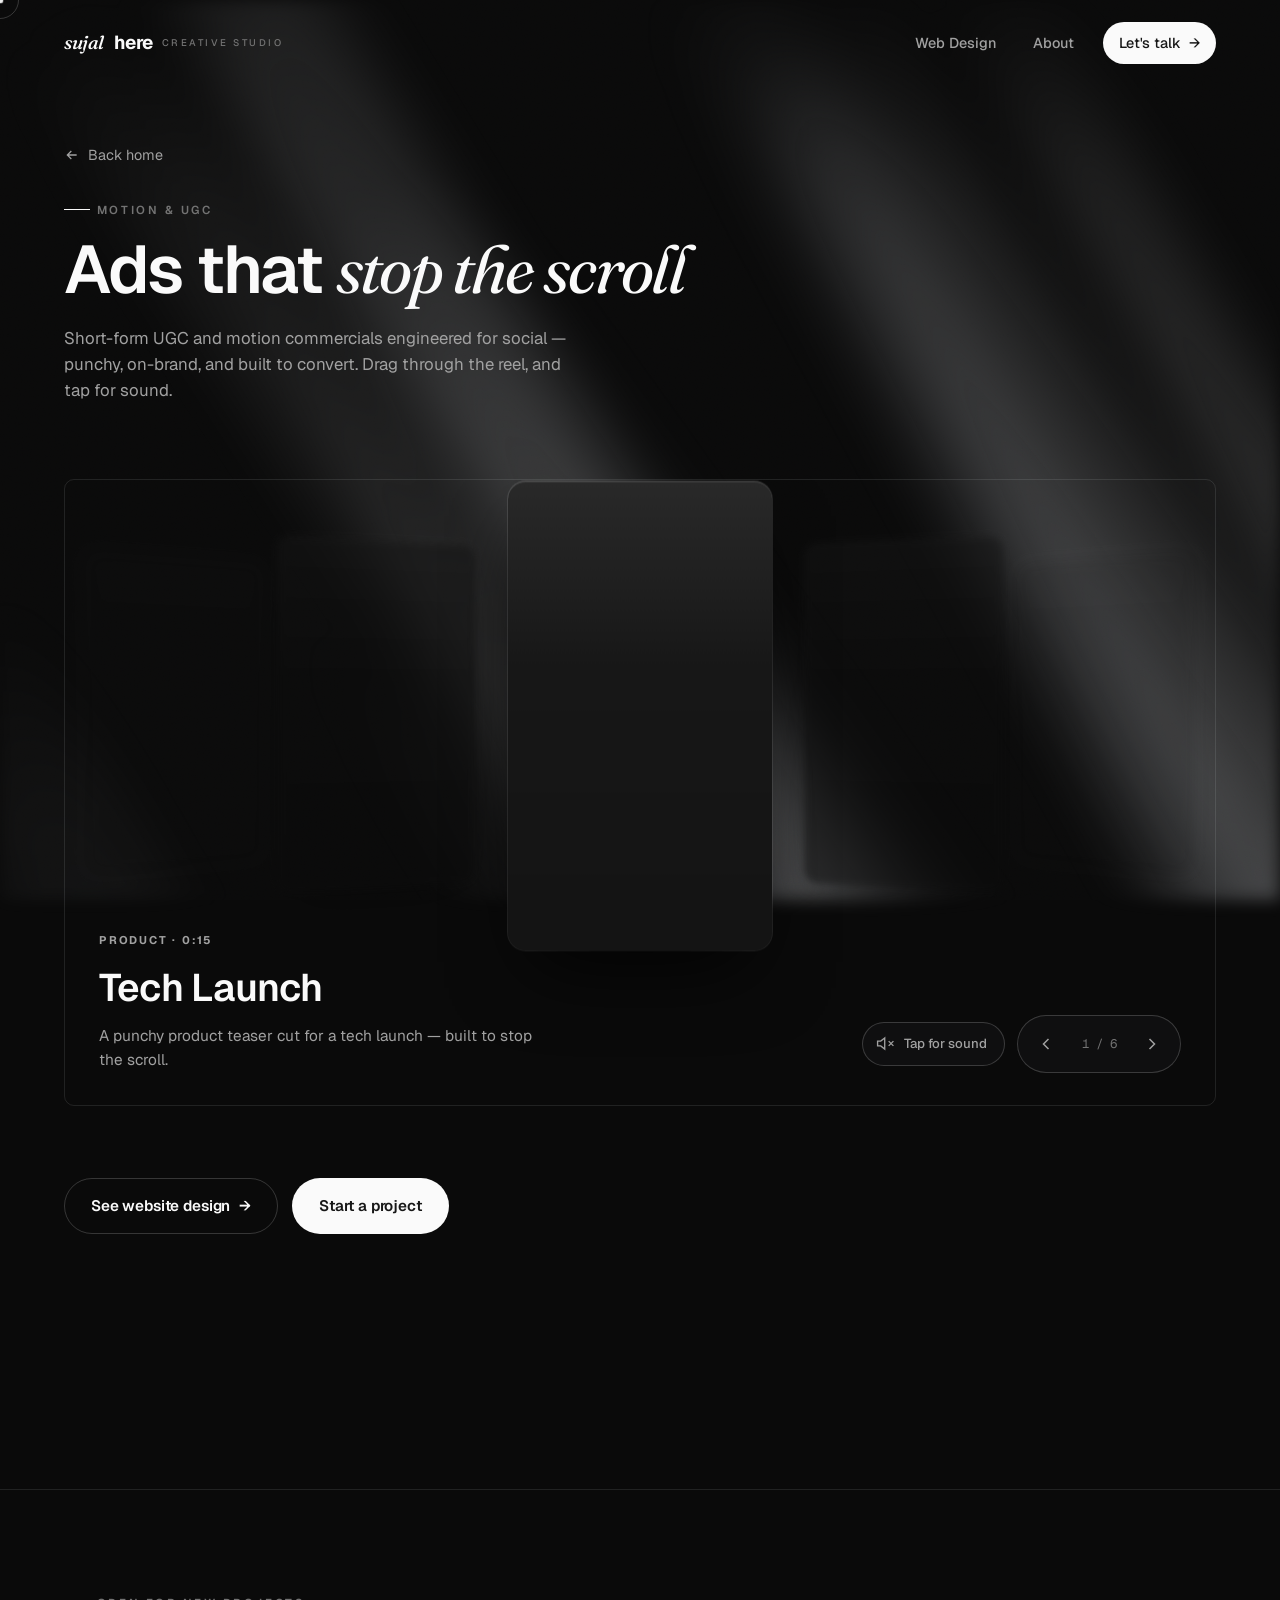
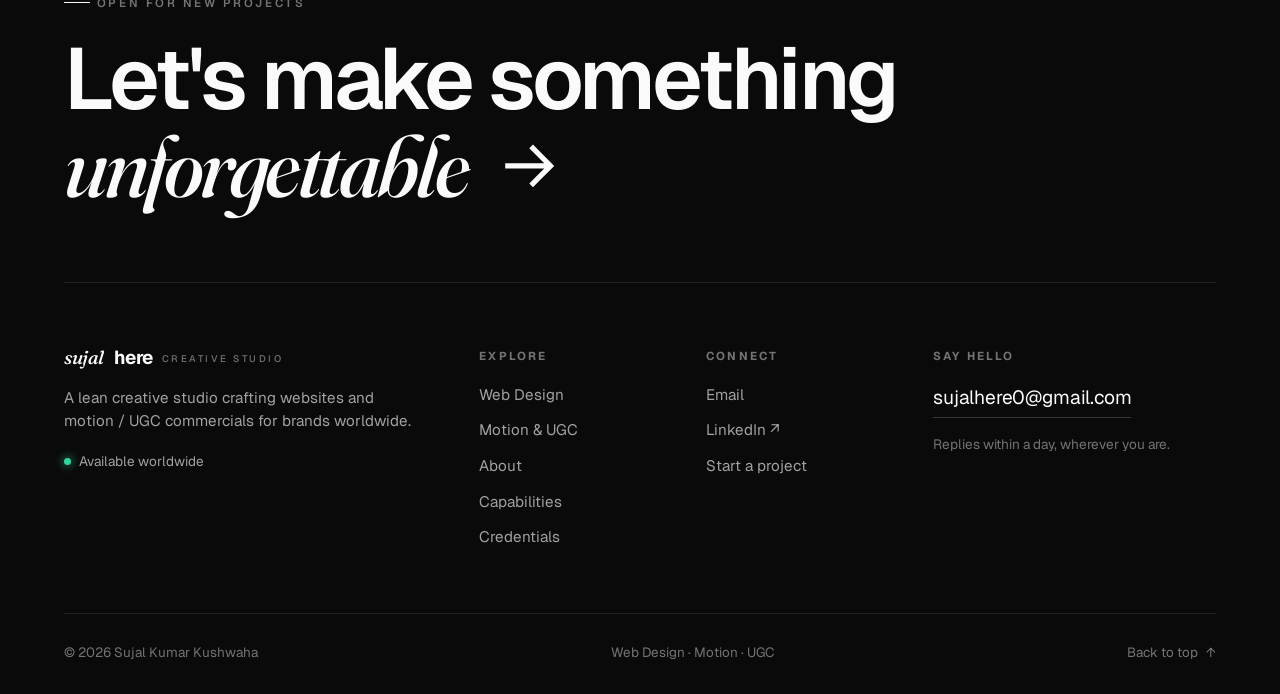
==== motion.html @ 95801456 "Initial commit" ====
<!DOCTYPE html>
<html lang="en">
<head>
<meta charset="UTF-8" />
<meta name="viewport" content="width=device-width, initial-scale=1.0" />
<title>Motion &amp; UGC — sujalhere Creative Studio</title>
<meta name="description" content="Motion & UGC work by sujalhere — short-form UGC and motion commercials engineered for social and built to sell." />
<meta property="og:title" content="Motion & UGC — sujalhere" />
<meta property="og:description" content="Ads that stop the scroll." />
<meta property="og:type" content="website" />

<link rel="preconnect" href="https://fonts.googleapis.com" />
<link rel="preconnect" href="https://fonts.gstatic.com" crossorigin />
<link href="https://fonts.googleapis.com/css2?family=Geist:wght@300;400;500;600;700&family=Geist+Mono:wght@400;500&family=Fraunces:ital,opsz,wght@1,9..144,400;1,9..144,500;1,9..144,600&display=swap" rel="stylesheet" />
<link rel="stylesheet" href="css/style.css" />
<script>
  document.documentElement.classList.add('js');
  try {
    if (!sessionStorage.getItem('introSeen') &&
        !matchMedia('(prefers-reduced-motion: reduce)').matches) {
      document.documentElement.classList.add('intro-lock');
    }
  } catch (e) {}
</script>
</head>
<body>

<div class="intro" id="intro" role="presentation">
  <div class="intro-logo">
    <div class="intro-wm" aria-label="sujalhere">
      <span class="wm-ser" data-split>sujal</span><span class="wm-bld" data-split>here</span>
    </div>
    <div class="intro-tag" data-split>Creative Studio</div>
  </div>
</div>

<canvas id="beams" aria-hidden="true"></canvas>
<div class="grain" aria-hidden="true"></div>
<div class="cursor-dot" aria-hidden="true"></div>
<div class="cursor-ring" aria-hidden="true"></div>

<!-- ============ NAV ============ -->
<header class="nav" id="nav">
  <a href="index.html" class="brand" aria-label="sujalhere — Creative Studio">
    <span class="wm-ser">sujal</span><span class="wm-bld">here</span>
    <small>Creative Studio</small>
  </a>
  <nav class="nav-links" id="navLinks">
    <a href="work.html">Web Design</a>
    <a href="index.html#about">About</a>
    <a href="mailto:sujalhere0@gmail.com" class="btn btn-primary nav-cta">Let's talk <span class="arr">→</span></a>
  </nav>
  <button class="nav-toggle" id="navToggle" aria-label="Menu"><span></span><span></span></button>
</header>

<main id="top">
<section class="pad wrap subhead">
  <a href="index.html" class="back-link" data-reveal>
    <svg width="16" height="16" viewBox="0 0 24 24" fill="none" stroke="currentColor" stroke-width="1.9"><path d="M19 12H5M11 18l-6-6 6-6"/></svg> Back home
  </a>

  <div class="section-head" data-reveal style="margin-top:22px">
    <div class="eyebrow">Motion &amp; UGC</div>
    <h2>Ads that <em>stop the scroll</em></h2>
    <p class="lead">Short-form UGC and motion commercials engineered for social — punchy, on-brand, and built to convert. Drag through the reel, and tap for sound.</p>
  </div>

  <!-- FOCUS RAIL — 3D coverflow of real ad videos (self-hosted from assets/).
       Only the centre card plays at a time (handled in main.js) for performance. -->
  <div class="focusrail" id="motionRail" tabindex="0" data-reveal>
    <div class="fr-bg" aria-hidden="true"></div>

    <div class="fr-stage">
      <div class="fr-track">
        <article class="fr-card" data-title="Tech Launch" data-meta="Product · 0:15" data-desc="A punchy product teaser cut for a tech launch — built to stop the scroll.">
          <video src="assets/tech_ad.mp4" muted loop playsinline preload="metadata"></video>
        </article>
        <article class="fr-card" data-title="Perfume Film" data-meta="Beauty · 0:15" data-desc="A sensory fragrance spot with cinematic, slow-motion energy.">
          <video src="assets/perfume_ad.mp4" muted loop playsinline preload="metadata"></video>
        </article>
        <article class="fr-card" data-title="Beverage Ad" data-meta="Food &amp; Drink · 0:15" data-desc="A refreshing beverage commercial engineered for social feeds.">
          <video src="assets/drink_ad.mp4" muted loop playsinline preload="metadata"></video>
        </article>
        <article class="fr-card" data-title="Jewellery Reel" data-meta="Luxury · 0:15" data-desc="An elegant jewellery showcase with crisp macro detail.">
          <video src="assets/jwellery_ad.mp4" muted loop playsinline preload="metadata"></video>
        </article>
        <article class="fr-card" data-title="Fitness Promo" data-meta="Fitness · 0:15" data-desc="A high-energy gym promo tuned to drive sign-ups.">
          <video src="assets/gym_ad.mp4" muted loop playsinline preload="metadata"></video>
        </article>
        <article class="fr-card" data-title="Bakery Spot" data-meta="Food · 0:15" data-desc="A warm, mouth-watering bakery ad made for local reach.">
          <video src="assets/bakery_ad.mp4" muted loop playsinline preload="metadata"></video>
        </article>
      </div>
    </div>

    <div class="fr-info">
      <div class="fr-text">
        <span class="fr-meta"></span>
        <h3 class="fr-title"></h3>
        <p class="fr-desc"></p>
      </div>
      <div class="fr-actions">
        <button class="fr-sound" aria-label="Unmute" aria-pressed="false">
          <svg class="ic-muted" width="19" height="19" viewBox="0 0 24 24" fill="none" stroke="currentColor" stroke-width="1.7"><path d="M11 5 6 9H2v6h4l5 4V5z"/><path d="M22 9l-6 6M16 9l6 6"/></svg>
          <svg class="ic-sound" width="19" height="19" viewBox="0 0 24 24" fill="none" stroke="currentColor" stroke-width="1.7"><path d="M11 5 6 9H2v6h4l5 4V5z"/><path d="M15.5 8.5a5 5 0 0 1 0 7M19 5a9 9 0 0 1 0 14"/></svg>
          <span class="fr-sound-label">Tap for sound</span>
        </button>
        <div class="fr-controls">
          <button class="fr-prev" aria-label="Previous clip">
            <svg width="20" height="20" viewBox="0 0 24 24" fill="none" stroke="currentColor" stroke-width="1.8"><path d="M15 18l-6-6 6-6"/></svg>
          </button>
          <span class="fr-count">1 / 6</span>
          <button class="fr-next" aria-label="Next clip">
            <svg width="20" height="20" viewBox="0 0 24 24" fill="none" stroke="currentColor" stroke-width="1.8"><path d="M9 6l6 6-6 6"/></svg>
          </button>
        </div>
      </div>
    </div>
  </div>

  <div class="page-cross" data-reveal>
    <a href="work.html" class="btn btn-ghost">See website design <span class="arr">→</span></a>
    <a href="index.html#contact" class="btn btn-primary">Start a project</a>
  </div>
</section>
</main>

<footer class="footer">
  <div class="wrap">
    <div class="foot-cta" data-reveal>
      <div class="foot-cta-left">
        <span class="eyebrow">Open for new projects</span>
        <a href="mailto:sujalhere0@gmail.com" class="foot-big">
          Let's make something
          <span class="foot-big-row">
            <em>unforgettable</em>
            <svg class="foot-arrow" viewBox="0 0 24 24" width="0.9em" height="0.9em" fill="none" stroke="currentColor" stroke-width="1.6"><path d="M5 12h14M13 6l6 6-6 6"/></svg>
          </span>
        </a>
      </div>
    </div>

    <div class="foot-grid">
      <div class="foot-brand" data-reveal>
        <a href="index.html" class="brand" aria-label="sujalhere — Creative Studio">
          <span class="wm-ser">sujal</span><span class="wm-bld">here</span>
          <small>Creative Studio</small>
        </a>
        <p>A lean creative studio crafting websites and motion / UGC commercials for brands worldwide.</p>
        <div class="foot-status"><span class="pulse"></span> Available worldwide</div>
      </div>

      <nav class="foot-col" data-reveal data-delay="1" aria-label="Sections">
        <span class="foot-h">Explore</span>
        <a href="work.html">Web Design</a>
        <a href="motion.html">Motion &amp; UGC</a>
        <a href="index.html#about">About</a>
        <a href="index.html#skills">Capabilities</a>
        <a href="index.html#certs">Credentials</a>
      </nav>

      <nav class="foot-col" data-reveal data-delay="2" aria-label="Connect">
        <span class="foot-h">Connect</span>
        <a href="mailto:sujalhere0@gmail.com">Email</a>
        <a href="https://www.linkedin.com/in/connectwithsujal" target="_blank" rel="noopener">LinkedIn ↗</a>
        <a href="index.html#contact">Start a project</a>
      </nav>

      <div class="foot-col foot-say" data-reveal data-delay="3">
        <span class="foot-h">Say hello</span>
        <a href="mailto:sujalhere0@gmail.com" class="foot-mail">sujalhere0@gmail.com</a>
        <p>Replies within a day, wherever you are.</p>
      </div>
    </div>

    <div class="foot-bottom">
      <span>© 2026 Sujal Kumar Kushwaha</span>
      <span class="foot-made">Web Design · Motion · UGC</span>
      <a href="#top" class="to-top">Back to top <span aria-hidden="true">↑</span></a>
    </div>
  </div>
</footer>

<script src="js/beams.js"></script>
<script src="js/main.js"></script>
</body>
</html>
---- css/style.css ----
/* ============================================================
   sujalhere — Creative Studio · Portfolio
   Design system: Vercel / Geist (neutral oklch, monochrome)
   Serif italic (Fraunces) reserved for the brand wordmark.
   ============================================================ */

/* ---------- Tokens (Vercel theme, dark) ---------- */
:root {
  /* surfaces — neutral, no hue */
  --bg:        oklch(0.145 0 0);   /* #0a0a0a */
  --bg-soft:   oklch(0.165 0 0);
  --surface:   oklch(0.205 0 0);   /* card */
  --surface-2: oklch(0.245 0 0);
  --line:      oklch(1 0 0 / 0.10);
  --line-2:    oklch(1 0 0 / 0.18);

  /* ink */
  --ink:       oklch(0.985 0 0);   /* foreground, near-white */
  --ink-soft:  oklch(0.708 0 0);   /* muted-foreground */
  --ink-mute:  oklch(0.556 0 0);

  /* "accent" is monochrome in the Vercel system: pure foreground.
     Emphasis comes from the serif italic + weight, not colour. */
  --accent:    oklch(0.985 0 0);
  --accent-2:  oklch(0.708 0 0);
  --accent-ink:oklch(0.205 0 0);   /* dark text on white primary */
  --primary-hover: oklch(0.92 0 0);
  --ok:        #34d399;            /* status only (available dot) */

  /* type — Geist system, Fraunces for the wordmark */
  --display: "Geist", system-ui, -apple-system, sans-serif;
  --serif:   "Fraunces", Georgia, serif;
  --sans:    "Geist", system-ui, -apple-system, sans-serif;
  --mono:    "Geist Mono", ui-monospace, monospace;

  /* spacing / motion — wide cap + fluid gutters so content fills the screen */
  --maxw: 2000px;
  --gut: clamp(18px, 5vw, 112px);
  --ease: cubic-bezier(.22,.61,.36,1);
  --ease-out: cubic-bezier(.16,1,.3,1);
  --radius: 10px;                  /* 0.625rem — Vercel radius */
}

/* ---------- Reset ---------- */
*,*::before,*::after { box-sizing: border-box; margin: 0; padding: 0; }
html { scroll-behavior: smooth; -webkit-text-size-adjust: 100%; }
@media (prefers-reduced-motion: reduce) {
  html { scroll-behavior: auto; }
  * { animation-duration: .001ms !important; transition-duration: .001ms !important; }
}
html { background: var(--bg); }
body {
  font-family: var(--sans);
  background: transparent;
  color: var(--ink);
  line-height: 1.55;
  font-size: 16px;
  -webkit-font-smoothing: antialiased;
  text-rendering: optimizeLegibility;
  overflow-x: hidden;
}
img, video, svg { display: block; max-width: 100%; }
a { color: inherit; text-decoration: none; }
button { font: inherit; color: inherit; cursor: pointer; background: none; border: none; }
::selection { background: var(--accent); color: var(--accent-ink); }

/* global animated beams background (behind everything) */
#beams { position: fixed; inset: 0; z-index: -1; pointer-events: none; filter: blur(8px); }

/* grain + vignette overlay */
.grain {
  position: fixed; inset: 0; z-index: 1; pointer-events: none;
  opacity: .045; mix-blend-mode: overlay;
  background-image: url("data:image/svg+xml,%3Csvg xmlns='http://www.w3.org/2000/svg' width='200' height='200'%3E%3Cfilter id='n'%3E%3CfeTurbulence type='fractalNoise' baseFrequency='0.85' numOctaves='3' stitchTiles='stitch'/%3E%3C/filter%3E%3Crect width='100%25' height='100%25' filter='url(%23n)'/%3E%3C/svg%3E");
}

/* ---------- Layout ---------- */
.wrap { width: 100%; max-width: var(--maxw); margin: 0 auto; padding-inline: var(--gut); }
section { position: relative; z-index: 2; }
.eyebrow {
  font-family: var(--sans);
  font-size: .72rem; letter-spacing: .22em; text-transform: uppercase;
  color: var(--ink-mute); font-weight: 600;
  display: inline-flex; align-items: center; gap: .6em;
}
.eyebrow::before { content:""; width: 26px; height: 1px; background: var(--accent); display:inline-block; }

.section-head { margin-bottom: clamp(40px, 6vw, 76px); }
.section-head h2 {
  font-family: var(--display);
  font-weight: 600;
  font-size: clamp(2.1rem, 6vw, 4.2rem);
  letter-spacing: -.03em; line-height: .98;
  margin-top: 18px;
}
.section-head h2 em { font-family: var(--serif); font-style: italic; font-weight: 400; color: var(--accent); }
.section-head .lead { color: var(--ink-soft); max-width: 46ch; margin-top: 22px; font-size: 1.05rem; }

.pad { padding-block: clamp(80px, 12vw, 160px); }

/* ---------- Buttons ---------- */
.btn {
  display: inline-flex; align-items: center; gap: .6em;
  padding: 15px 26px; border-radius: 100px;
  font-weight: 600; font-size: .95rem; letter-spacing: -.01em;
  transition: transform .4s var(--ease-out), background .3s, color .3s, border-color .3s;
  border: 1px solid transparent; will-change: transform;
}
.btn .arr { transition: transform .4s var(--ease-out); }
.btn:hover .arr { transform: translateX(4px); }
.btn-primary { background: var(--accent); color: var(--accent-ink); }
.btn-primary:hover { background: var(--primary-hover); transform: translateY(-2px); }
.btn-ghost { border-color: var(--line-2); color: var(--ink); }
.btn-ghost:hover { border-color: var(--ink); background: rgba(255,255,255,.04); }

/* ============================================================
   NAV
   ============================================================ */
.nav {
  position: fixed; top: 0; left: 0; right: 0; z-index: 50;
  display: flex; align-items: center; justify-content: space-between;
  padding: 22px var(--gut);
  transition: padding .4s var(--ease), background .4s, border-color .4s;
  border-bottom: 1px solid transparent;
}
.nav.scrolled {
  padding-block: 14px;
  background: rgba(11,11,12,.72);
  backdrop-filter: blur(18px) saturate(140%);
  border-bottom-color: var(--line);
}
.brand { display: inline-flex; align-items: baseline; gap: 9px; letter-spacing: -.02em; font-size: 1.18rem; line-height: 1; }
/* wordmark: italic serif "sujal" + bold geist "here" */
.wm-ser { font-family: var(--serif); font-style: italic; font-weight: 500; }
.wm-bld { font-family: var(--display); font-weight: 700; letter-spacing: -.03em; margin-left: 0.05em; }
.brand small { color: var(--ink-mute); font-family: var(--display); font-weight: 500; font-size: .6rem; letter-spacing: .26em; text-transform: uppercase; align-self: center; }
.nav-links { display: flex; align-items: center; gap: 6px; }
.nav-links a {
  padding: 9px 15px; border-radius: 100px; font-size: .9rem; color: var(--ink-soft);
  font-weight: 500; transition: color .25s, background .25s;
}
.nav-links a:not(.btn):hover { color: var(--ink); background: rgba(255,255,255,.05); }
/* keep button colours on the nav CTA (out-specify .nav-links a) */
.nav-links a.btn-primary { color: var(--accent-ink); }
.nav-links a.btn-primary:hover { background: var(--primary-hover); color: var(--accent-ink); }
.nav-cta { margin-left: 8px; }
.nav-toggle { display: none; width: 44px; height: 44px; border-radius: 12px; border: 1px solid var(--line-2); }
.nav-toggle span { display:block; width: 18px; height: 1.6px; background: var(--ink); margin: 4px auto; transition: .3s; }

/* ============================================================
   HERO (minimal — editorial split + portrait)
   ============================================================ */
.hero-min { position: relative; min-height: 100svh; display: flex; flex-direction: column; padding-block: clamp(120px, 16vh, 190px) clamp(30px, 5vh, 60px); overflow: hidden; }
.mh { flex: 1 0 auto; display: flex; flex-direction: column; justify-content: center; gap: clamp(30px, 6vh, 64px); }
.mh-top { text-align: center; }

/* readable heading for SEO / screen readers; the visible words are decorative */
.sr-only { position: absolute; width: 1px; height: 1px; padding: 0; margin: -1px; overflow: hidden; clip: rect(0,0,0,0); white-space: nowrap; border: 0; }

.mh-stage { display: grid; grid-template-columns: 1fr auto 1fr; align-items: center; gap: clamp(8px, 2.5vw, 40px); }
.mh-words { font-family: var(--display); font-weight: 600; letter-spacing: -.045em; line-height: .86; font-size: clamp(2.8rem, 9vw, 8.5rem); display: flex; flex-direction: column; }
.mh-left  { text-align: right; align-items: flex-end; }
.mh-right { text-align: left;  align-items: flex-start; }
.mh-words .w { display: block; }
.mh-words .w.accent { font-family: var(--serif); font-style: italic; font-weight: 500; letter-spacing: -.01em; }

.mh-photo { position: relative; width: clamp(190px, 30vw, 350px); aspect-ratio: 4/5; display: grid; place-items: center; }
.mh-ring { position: absolute; z-index: 0; width: clamp(240px, 38vw, 460px); height: clamp(240px, 38vw, 460px); border-radius: 50%; border: 1px solid var(--line-2); background: radial-gradient(circle at 50% 38%, rgba(255,255,255,.06), transparent 68%); }
.mh-photo .ph, .mh-photo img { position: relative; z-index: 1; width: 100%; height: 100%; border-radius: 16px; }
.mh-photo img { object-fit: cover; }
.mh-photo .ph { border: 1px solid var(--line); background: linear-gradient(180deg, var(--surface), var(--bg-soft)); display: grid; place-content: center; gap: 10px; color: var(--ink-mute); text-align: center; padding: 18px; }
.mh-photo .ph svg { margin: 0 auto; opacity: .5; }
.mh-photo .ph code { font-family: var(--mono); font-size: .74rem; color: var(--ink-soft); background: rgba(255,255,255,.05); padding: 5px 10px; border-radius: 8px; }

.mh-foot { display: flex; align-items: center; justify-content: space-between; gap: 16px; color: var(--ink-soft); font-size: .85rem; }
.mh-loc { display: inline-flex; align-items: center; gap: 8px; }
.mh-loc .pulse { width: 7px; height: 7px; border-radius: 50%; background: var(--ok); box-shadow: 0 0 10px var(--ok); animation: pulse 2s infinite; }
.mh-scroll { display: inline-flex; gap: 7px; align-items: center; transition: color .25s; }
.mh-scroll:hover { color: var(--ink); }
@keyframes pulse { 0%,100%{opacity:1} 50%{opacity:.35} }

/* marquee */
.marquee { border-block: 1px solid var(--line); padding-block: 22px; margin-top: clamp(50px,7vw,90px); overflow: hidden; -webkit-mask-image: linear-gradient(90deg, transparent, #000 8%, #000 92%, transparent); mask-image: linear-gradient(90deg, transparent, #000 8%, #000 92%, transparent); }
.marquee-track { display: flex; gap: 56px; width: max-content; animation: scroll-x 26s linear infinite; }
.marquee:hover .marquee-track { animation-play-state: paused; }
.marquee-track span { font-family: var(--display); font-size: clamp(1.1rem,2vw,1.6rem); font-weight: 500; color: var(--ink-mute); letter-spacing: -.01em; display:inline-flex; align-items:center; gap: 56px; }
.marquee-track span::after { content:"✱"; color: var(--accent); font-size: .8em; }
@keyframes scroll-x { to { transform: translateX(-50%); } }

/* ============================================================
   WORK — websites
   ============================================================ */
.work-grid { display: grid; grid-template-columns: repeat(2, 1fr); gap: clamp(18px, 2.4vw, 30px); }
.proj {
  position: relative; border: 1px solid var(--line); border-radius: var(--radius);
  background: var(--surface); overflow: hidden;
  transition: border-color .4s var(--ease), transform .5s var(--ease-out);
}
.proj:hover { border-color: var(--line-2); transform: translateY(-4px); }
.proj-shot {
  aspect-ratio: 16/10; position: relative; overflow: hidden;
  background: linear-gradient(135deg, var(--surface-2), var(--bg-soft));
  display: grid; place-content: center;
}
.proj-shot .ph { color: var(--ink-mute); text-align:center; display:grid; gap:8px; font-size:.85rem; }
.proj-shot img { width:100%; height:100%; object-fit: cover; transition: transform .8s var(--ease-out); }
.proj:hover .proj-shot img { transform: scale(1.04); }
.proj-body { padding: 22px 24px 26px; display: flex; flex-direction: column; gap: 14px; }
.proj-top { display:flex; align-items:flex-start; justify-content: space-between; gap: 16px; }
.proj-top h3 { font-family: var(--display); font-size: 1.45rem; font-weight: 600; letter-spacing: -.02em; }
.proj-top .go { width: 42px; height: 42px; border-radius: 50%; border: 1px solid var(--line-2); display:grid; place-content:center; flex: none; transition: .35s var(--ease-out); }
.proj:hover .proj-top .go { background: var(--accent); border-color: var(--accent); color: var(--accent-ink); transform: rotate(-45deg); }
.proj p { color: var(--ink-soft); font-size: .96rem; }
.tags { display:flex; flex-wrap: wrap; gap: 8px; }
.tag-chip { font-size: .74rem; letter-spacing: .02em; padding: 5px 11px; border-radius: 100px; border: 1px solid var(--line-2); color: var(--ink-soft); }
.tag-chip.web { border-color: var(--line-2); color: var(--ink); }
.tag-chip.mo { border-color: var(--line-2); color: var(--ink); }

/* ============================================================
   MOTION
   ============================================================ */
.motion { background: transparent; }
.motion-note {
  display:flex; gap: 12px; align-items: flex-start;
  border: 1px dashed var(--line-2); border-radius: 14px; padding: 16px 18px;
  margin-bottom: 40px; max-width: 70ch; color: var(--ink-soft); font-size: .9rem;
}
.motion-note svg { flex: none; margin-top: 2px; color: var(--accent); }
.reel { display: grid; grid-template-columns: repeat(3, 1fr); gap: clamp(16px,2vw,24px); }
.vid {
  position: relative; aspect-ratio: 9/16; border-radius: 16px; overflow: hidden;
  border: 1px solid var(--line); background: linear-gradient(160deg, var(--surface-2), var(--bg-soft));
  transition: transform .5s var(--ease-out), border-color .4s;
}
.vid:hover { transform: translateY(-5px) scale(1.012); border-color: var(--line-2); }
.vid video, .vid img { position:absolute; inset:0; width:100%; height:100%; object-fit: cover; }
.vid .ph { position:absolute; inset:0; z-index:1; display:grid; place-content:center; gap:14px; color: #fff; text-align:center;
  background: linear-gradient(180deg, rgba(0,0,0,.12) 0%, rgba(0,0,0,.05) 45%, rgba(0,0,0,.6) 100%); }
.vid .play { width: 58px; height: 58px; border-radius: 50%; border: 1px solid rgba(255,255,255,.55); color:#fff; display:grid; place-content:center; margin: 0 auto; transition: .35s; background: rgba(0,0,0,.25); backdrop-filter: blur(2px); }
.vid:hover .play { background: var(--ink); border-color: var(--ink); color: var(--accent-ink); transform: scale(1.08); }
.vid .vlabel { position:absolute; left:14px; bottom:14px; right:14px; z-index:2; font-size:.82rem; color: rgba(255,255,255,.8); display:flex; justify-content: space-between; }
.vid .vlabel b { color: #fff; font-weight: 600; }

/* ============================================================
   ABOUT
   ============================================================ */
.about-grid { display:grid; grid-template-columns: .9fr 1.1fr; gap: clamp(32px,5vw,72px); align-items:center; }
.about-photo {
  aspect-ratio: 1/1.1; border-radius: var(--radius); border: 1px solid var(--line); overflow:hidden;
  background: radial-gradient(120% 100% at 30% 20%, rgba(255,255,255,.08), transparent 55%), linear-gradient(180deg,var(--surface),var(--bg-soft));
  position: relative; display:grid; place-content:center;
}
.about-photo .ph { text-align:center; color: var(--ink-mute); display:grid; gap:10px; }
.about-photo img { position:absolute; inset:0; width:100%; height:100%; object-fit:cover; }
.about-copy p { color: var(--ink-soft); font-size: 1.08rem; margin-bottom: 18px; }
.about-copy p b { color: var(--ink); font-weight: 600; }
.about-quote {
  font-family: var(--serif); font-style: italic; font-size: clamp(1.4rem,2.4vw,2rem);
  line-height: 1.3; color: var(--ink); margin: 30px 0; padding-left: 22px;
  border-left: 2px solid var(--accent);
}
.about-list { display:grid; grid-template-columns: repeat(2,1fr); gap: 14px 28px; margin-top: 30px; }
.about-list .it { display:flex; gap:12px; align-items:flex-start; font-size:.95rem; color: var(--ink-soft); }
.about-list .it svg { color: var(--accent); flex:none; margin-top:3px; }

/* ============================================================
   SKILLS
   ============================================================ */
.skill-cols { display:grid; grid-template-columns: repeat(3,1fr); gap: clamp(16px,2vw,24px); }
.skill-card { border: 1px solid var(--line); border-radius: var(--radius); padding: 26px; background: var(--surface); transition: border-color .4s, transform .5s var(--ease-out); }
.skill-card:hover { border-color: var(--line-2); transform: translateY(-3px); }
.skill-card h3 { font-family: var(--display); font-size: 1.15rem; font-weight: 600; margin-bottom: 18px; display:flex; align-items:center; gap:10px; letter-spacing:-.01em; }
.skill-card h3 .ic { width: 34px; height:34px; border-radius:8px; display:grid; place-content:center; background: rgba(255,255,255,.07); color: var(--ink); border: 1px solid var(--line); }
.skill-row { display:flex; justify-content: space-between; align-items:center; padding: 11px 0; border-top: 1px solid var(--line); font-size:.92rem; }
.skill-row:first-of-type { border-top: none; }
.skill-row span { color: var(--ink-soft); }
.skill-row .lvl { font-size:.74rem; color: var(--ink-mute); letter-spacing:.04em; }
.chips { display:flex; flex-wrap:wrap; gap:9px; }
.chips .c { font-size:.84rem; padding:8px 13px; border-radius:100px; border:1px solid var(--line-2); color: var(--ink-soft); transition:.3s; }
.chips .c:hover { border-color: var(--accent); color: var(--ink); }

/* ============================================================
   CERTS
   ============================================================ */
.cert-head { display:flex; align-items:center; gap:18px; margin-bottom: 30px; flex-wrap:wrap; }
.cert-badge { display:inline-flex; align-items:center; gap:12px; border:1px solid var(--line-2); border-radius:14px; padding:14px 20px; background: var(--surface); }
.cert-badge .g { font-family: var(--display); font-weight:600; }
.cert-badge .g span { display:block; font-size:.78rem; color:var(--ink-mute); font-weight:500; }
.cert-grid { display:grid; grid-template-columns: repeat(4,1fr); gap: 14px; }
.cert {
  border:1px solid var(--line); border-radius:14px; padding:18px; background: var(--surface);
  display:flex; flex-direction:column; gap:10px; transition: border-color .35s, transform .45s var(--ease-out);
}
.cert:hover { border-color: var(--accent); transform: translateY(-3px); }
.cert .num { font-family: var(--display); font-size:.78rem; color: var(--accent); letter-spacing:.08em; }
.cert h4 { font-size:.98rem; font-weight:600; letter-spacing:-.01em; line-height:1.25; }
.cert .date { font-size:.8rem; color: var(--ink-mute); margin-top:auto; }
.cert a.verify { font-size:.82rem; color: var(--ink-soft); display:inline-flex; align-items:center; gap:6px; transition:.25s; }
.cert a.verify:hover { color: var(--accent); }
.lead-grid { display:grid; grid-template-columns: repeat(2,1fr); gap:14px; margin-top:30px; }
.lead-card { border:1px solid var(--line); border-radius:14px; padding:22px; background: var(--surface); }
.lead-card h4 { font-family:var(--display); font-size:1.05rem; font-weight:600; margin-bottom:6px; }
.lead-card p { color: var(--ink-soft); font-size:.9rem; }

/* education */
.edu-grid { display:grid; grid-template-columns: repeat(2,1fr); gap:16px; margin-top: 30px; }
.edu { border:1px solid var(--line); border-radius:14px; padding:22px 24px; background: var(--surface); }
.edu .yr { font-size:.8rem; color: var(--accent); font-family:var(--display); letter-spacing:.05em; }
.edu h4 { font-size:1.1rem; font-weight:600; margin:8px 0 4px; letter-spacing:-.01em; }
.edu p { color: var(--ink-soft); font-size:.92rem; }

/* ============================================================
   CONTACT / FOOTER
   ============================================================ */
.contact { text-align:center; position: relative; overflow: hidden; }
/* WebGL plasma backdrop for the closing CTA */
.bg-shader {
  position: absolute; inset: 0; width: 100%; height: 100%;
  z-index: 0; pointer-events: none; display: block;
  opacity: 0; transition: opacity 1.4s var(--ease-out);
  /* fade the top/bottom so it blends into neighbouring sections */
  -webkit-mask-image: linear-gradient(180deg, transparent 0%, #000 22%, #000 80%, transparent 100%);
          mask-image: linear-gradient(180deg, transparent 0%, #000 22%, #000 80%, transparent 100%);
}
.bg-shader.is-on { opacity: 0.45; }
/* dark radial scrim over the centre so the headline stays crisp */
.contact::before {
  content: ""; position: absolute; inset: 0; z-index: 1; pointer-events: none;
  background: radial-gradient(58% 62% at 50% 48%, rgba(10,10,11,0.92) 0%, rgba(10,10,11,0.55) 42%, rgba(10,10,11,0) 76%);
}
.contact > *:not(.bg-shader) { position: relative; z-index: 2; }
.contact h2 {
  font-family: var(--display); font-weight:600; letter-spacing:-.04em; line-height:.95;
  font-size: clamp(2.6rem, 9vw, 7rem);
}
.contact h2 em { font-family:var(--serif); font-style:italic; font-weight:400; color: var(--accent); }
.contact .lead { color: var(--ink-soft); max-width: 50ch; margin: 26px auto 0; font-size: 1.1rem; }
.contact-mail {
  display:inline-flex; align-items:center; gap:12px; margin-top: 40px;
  font-family: var(--display); font-size: clamp(1.1rem,3vw,1.9rem); font-weight:500; letter-spacing:-.02em;
  border-bottom: 1px solid var(--line-2); padding-bottom: 8px; transition: border-color .3s, color .3s;
}
.contact-mail:hover { border-color: var(--accent); color: var(--accent); }
.socials { display:flex; gap: 14px; justify-content:center; margin-top: 40px; flex-wrap:wrap; }
.socials a { padding: 11px 20px; border-radius:100px; border:1px solid var(--line-2); font-size:.9rem; color: var(--ink-soft); transition:.3s; display:inline-flex; gap:8px; align-items:center; }
.socials a:hover { border-color: var(--ink); color: var(--ink); transform: translateY(-2px); }

.footer { border-top: 1px solid var(--line); margin-top: clamp(60px,8vw,100px); padding-block: 36px; }
.footer-in { display:flex; align-items:center; justify-content:space-between; gap:18px; flex-wrap:wrap; color: var(--ink-mute); font-size:.86rem; }
.to-top { display:inline-flex; align-items:center; gap:8px; transition:.3s; }
.to-top:hover { color: var(--ink); }

/* ============================================================
   INTRO — logo reveal (port of TextEffect 'blur' per-char)
   ============================================================ */
.intro {
  position: fixed; inset: 0; z-index: 200;
  display: grid; place-items: center;
  background: var(--bg);
}
.intro.is-leaving { animation: introOut .85s var(--ease) forwards; }
.intro-logo { display: flex; flex-direction: column; align-items: center; gap: clamp(14px, 2vw, 22px); padding: 24px; }
.intro-wm { font-size: clamp(2.6rem, 11vw, 6rem); letter-spacing: -.03em; line-height: 1; white-space: nowrap; }
.intro-wm .wm-ser { font-family: var(--serif); font-style: italic; font-weight: 500; }
.intro-wm .wm-bld { font-family: var(--display); font-weight: 700; letter-spacing: -.04em; margin-left: 0.06em; }
.intro-tag {
  font-family: var(--display); text-transform: uppercase;
  font-size: clamp(.66rem, 1.8vw, .86rem); letter-spacing: .42em; padding-left: .42em;
  color: var(--ink-soft);
}
/* per-character unit (built by JS) */
.ch {
  display: inline-block; white-space: pre;
  opacity: 0; filter: blur(12px); transform: translateY(6px);
  transition: opacity .55s var(--ease-out), filter .55s var(--ease-out), transform .55s var(--ease-out);
}
.ch.show { opacity: 1; filter: blur(0); transform: none; }
@keyframes introOut { to { opacity: 0; visibility: hidden; filter: blur(10px); transform: scale(1.02); } }
/* lock scroll while intro is up */
html.intro-lock, html.intro-lock body { overflow: hidden; }
@media (prefers-reduced-motion: reduce) {
  .ch { opacity: 1; filter: none; transform: none; transition: none; }
}

/* ============================================================
   REVEAL ANIMATION
   ============================================================ */
/* Progressive enhancement: content is visible by default. Only when JS is
   active (html.js) do we hide-then-reveal, so a JS/IO failure can never leave
   the page blank. */
.js [data-reveal] { opacity: 0; transform: translateY(26px); transition: opacity .9s var(--ease-out), transform .9s var(--ease-out); }
.js [data-reveal].in { opacity: 1; transform: none; }
.js [data-reveal][data-delay="1"] { transition-delay: .08s; }
.js [data-reveal][data-delay="2"] { transition-delay: .16s; }
.js [data-reveal][data-delay="3"] { transition-delay: .24s; }
.js [data-reveal][data-delay="4"] { transition-delay: .32s; }

/* hero minimal — word-stagger + photo scale (override the generic reveal) */
.js .mh-words[data-reveal] { opacity: 1; transform: none; }   /* container stays put; the words animate */
.js .mh-words .w { opacity: 0; filter: blur(8px); transform: translateY(14px);
  transition: opacity .6s var(--ease-out), filter .6s var(--ease-out), transform .6s var(--ease-out); }
.js .mh-words[data-reveal].in .w { opacity: 1; filter: blur(0); transform: none; }
.js .mh-left[data-reveal].in  .w:nth-child(1) { transition-delay: .05s; }
.js .mh-left[data-reveal].in  .w:nth-child(2) { transition-delay: .15s; }
.js .mh-right[data-reveal].in .w:nth-child(1) { transition-delay: .28s; }
.js .mh-right[data-reveal].in .w:nth-child(2) { transition-delay: .40s; }
.js .mh-photo[data-reveal] { opacity: 0; transform: scale(.92) translateY(16px);
  transition: opacity .9s var(--ease-out), transform .9s var(--ease-out); transition-delay: .12s; }
.js .mh-photo[data-reveal].in { opacity: 1; transform: none; }

/* cursor */
.cursor-dot { position: fixed; top:0; left:0; width: 7px; height:7px; border-radius:50%; background: var(--accent); pointer-events:none; z-index:999; transform: translate(-50%,-50%); transition: transform .12s ease; mix-blend-mode: difference; }
.cursor-ring { position: fixed; top:0; left:0; width: 38px; height:38px; border:1px solid var(--line-2); border-radius:50%; pointer-events:none; z-index:999; transform: translate(-50%,-50%); transition: transform .25s var(--ease-out), width .25s, height .25s, border-color .25s; }
.cursor-ring.hover { width: 60px; height:60px; border-color: var(--accent); }
@media (hover: none) { .cursor-dot, .cursor-ring { display:none; } }

/* ============================================================
   RESPONSIVE
   ============================================================ */

/* keep huge screens from feeling sparse: cap the very largest type a touch */
@media (min-width: 1600px) {
  .hero h1 { font-size: clamp(5rem, 7vw, 8rem); }
}

/* tablets / small laptops — layout reflows before the nav crowds */
@media (max-width: 1040px) {
  .hero-grid { grid-template-columns: 1fr; }
  .portrait { max-width: 460px; order: -1; aspect-ratio: 16/13; }
  .about-grid { grid-template-columns: 1fr; }
  .about-photo { max-width: 480px; }
  .cert-grid { grid-template-columns: repeat(2,1fr); }
  .skill-cols { grid-template-columns: 1fr; }
  .reel { grid-template-columns: repeat(3,1fr); }
}

/* collapse the nav to a menu early — six links + CTA don't fit narrow */
@media (max-width: 900px) {
  .nav-links { display:none; }
  .nav-toggle { display:block; }
  .nav.open { background: rgba(10,10,11,.92); backdrop-filter: blur(18px) saturate(140%); }
  .nav.open .nav-links {
    display:flex; position:absolute; top:100%; left:0; right:0; flex-direction:column; align-items:stretch;
    background: rgba(10,10,11,.98); backdrop-filter: blur(18px); padding: 12px var(--gut) 22px; gap:2px;
    border-bottom:1px solid var(--line);
  }
  .nav.open .nav-links a { padding: 14px 14px; font-size: 1rem; }
  .nav.open .nav-cta { margin: 10px 0 0; justify-content:center; }
}

@media (max-width: 760px) {
  .work-grid { grid-template-columns: 1fr; }
  .reel { grid-template-columns: repeat(2,1fr); }
  .about-list, .edu-grid, .lead-grid { grid-template-columns: 1fr; }
  .cert-grid { grid-template-columns: 1fr; }
  .hero-meta { gap: 22px 28px; }
  .footer-in { justify-content:center; text-align:center; gap:10px; }
}

/* phones */
@media (max-width: 520px) {
  .pad { padding-block: clamp(64px, 16vw, 96px); }
  .hero { padding-top: clamp(112px, 26vw, 150px); }
  .reel { grid-template-columns: 1fr; max-width: 340px; margin-inline:auto; }
  .portrait, .about-photo { max-width: 100%; }
  .hero-actions { gap: 10px; }
  .hero-actions .btn { flex: 1 1 auto; justify-content: center; }
  .hero-meta .m b { font-size: 1.4rem; }
  .contact-mail { font-size: clamp(1rem, 6vw, 1.4rem); word-break: break-word; }
  .section-head .lead, .contact .lead { font-size: 1rem; }
  .marquee-track { gap: 38px; }
  .marquee-track span { gap: 38px; font-size: 1.15rem; }
}

/* hero minimal — stack the split composition on smaller screens */
@media (max-width: 820px) {
  .mh-stage { grid-template-columns: 1fr; justify-items: center; gap: clamp(16px, 5vw, 28px); }
  .mh-left, .mh-right { text-align: center; align-items: center; }
  .mh-words { font-size: clamp(2.6rem, 13vw, 4.8rem); line-height: .92; }
  .mh-photo { width: clamp(200px, 60vw, 300px); }
  .mh-foot { flex-direction: column; gap: 10px; text-align: center; }
}

/* very small / older devices — guard against any overflow */
@media (max-width: 380px) {
  .mh-words { font-size: clamp(2.2rem, 14vw, 3rem); }
  .nav { padding-inline: 16px; }
}

/* ============================================================
   CAROUSEL (projects + motion reel)
   ============================================================ */
.carousel { position: relative; }
.carousel-viewport {
  width: 100%; max-width: 100%;
  overflow-x: auto; overflow-y: hidden;
  scroll-snap-type: x mandatory; scroll-behavior: smooth;
  -ms-overflow-style: none; scrollbar-width: none;
  cursor: grab;
}
.carousel-viewport::-webkit-scrollbar { display: none; }
.carousel-viewport.dragging { cursor: grabbing; scroll-behavior: auto; scroll-snap-type: none; }
.carousel-viewport.dragging a { pointer-events: none; }
.carousel-track { display: flex; gap: clamp(16px, 2vw, 26px); width: max-content; padding-block: 6px; }
.carousel-track .slide { scroll-snap-align: start; flex: 0 0 auto; }
.carousel-track .proj.slide { width: clamp(290px, 42vw, 460px); }
.carousel-reel .carousel-track .vid.slide { width: clamp(210px, 24vw, 280px); }

.carousel-ctrl { display: flex; align-items: center; gap: 18px; margin-top: 26px; }
.carousel-progress { position: relative; flex: 1; height: 2px; background: var(--line); border-radius: 2px; overflow: hidden; }
.carousel-progress span { position: absolute; left: 0; top: 0; height: 100%; width: 18%; background: var(--ink); border-radius: 2px; transition: width .15s linear, transform .15s linear; }
.carousel-hint { font-size: .8rem; color: var(--ink-mute); display: inline-flex; align-items: center; gap: 8px; letter-spacing: .02em; }
.carousel-hint .drag-dot { width: 7px; height: 7px; border-radius: 50%; background: var(--ink-soft); animation: pulse 2s infinite; }
.carousel-btns { display: flex; gap: 10px; }
.cbtn { width: 46px; height: 46px; border-radius: 50%; border: 1px solid var(--line-2); color: var(--ink); display: grid; place-content: center; transition: background .3s, color .3s, border-color .3s, opacity .3s, transform .3s var(--ease-out); }
.cbtn:hover:not(:disabled) { background: var(--ink); color: var(--accent-ink); border-color: var(--ink); transform: translateY(-2px); }
.cbtn:disabled { opacity: .32; cursor: not-allowed; }

/* ============================================================
   FOCUS RAIL — 3D coverflow (motion section)
   ============================================================ */
.focusrail {
  position: relative; width: 100%; min-height: 600px;
  display: flex; flex-direction: column;
  border-radius: var(--radius); overflow: hidden; outline: none;
  border: 1px solid var(--line);
}
.fr-bg { position: absolute; inset: 0; z-index: 0; background-size: cover; background-position: center; filter: blur(46px) saturate(1.5); opacity: .32; transition: opacity .8s var(--ease-out); transform: scale(1.1); }
.fr-bg::after { content: ""; position: absolute; inset: 0; background: linear-gradient(to top, var(--bg) 4%, rgba(10,10,11,.4) 45%, transparent 100%); }
.fr-stage { position: relative; z-index: 1; flex: 1; display: flex; align-items: center; justify-content: center; perspective: 1200px; padding: 36px 8px 8px; }
.fr-track { position: relative; width: 100%; max-width: 1000px; height: clamp(320px, 42vw, 400px); transform-style: preserve-3d; }
.fr-card {
  position: absolute; left: 50%; top: 50%; width: clamp(180px, 21vw, 264px); aspect-ratio: 9 / 16;
  border-radius: 18px; overflow: hidden; background: var(--surface);
  border-top: 1px solid rgba(255,255,255,.2);
  box-shadow: 0 30px 60px -22px rgba(0,0,0,.7);
  transform: translate(-50%,-50%);
  transition: transform .55s var(--ease-out), opacity .55s var(--ease-out), filter .55s var(--ease-out), box-shadow .4s;
  will-change: transform, opacity, filter; cursor: grab; user-select: none;
}
.fr-card img, .fr-card video { width: 100%; height: 100%; object-fit: cover; pointer-events: none; -webkit-user-drag: none; display: block; }
.fr-card::after { content: ""; position: absolute; inset: 0; background: linear-gradient(180deg, rgba(255,255,255,.08), transparent 40%, rgba(0,0,0,.15)); pointer-events: none; }
.fr-card.is-center { box-shadow: 0 36px 80px -24px rgba(0,0,0,.85), 0 0 0 1px rgba(255,255,255,.12); }
.fr-play { position: absolute; left: 50%; top: 50%; z-index: 3; transform: translate(-50%,-50%); width: 56px; height: 56px; border-radius: 50%; display: grid; place-content: center; color: #fff; border: 1px solid rgba(255,255,255,.55); background: rgba(0,0,0,.28); backdrop-filter: blur(2px); opacity: 0; transition: opacity .4s, transform .3s; pointer-events: none; }
.fr-card.is-center .fr-play { opacity: 1; }
.fr-card.is-center:hover .fr-play { transform: translate(-50%,-50%) scale(1.08); }

.fr-info { position: relative; z-index: 2; display: flex; align-items: flex-end; justify-content: space-between; gap: 22px; flex-wrap: wrap; padding: 8px clamp(18px,3vw,34px) clamp(22px,3vw,32px); }
.fr-text { min-height: 96px; display: flex; flex-direction: column; justify-content: flex-end; gap: 8px; opacity: 0; transform: translateY(8px); transition: opacity .35s var(--ease-out), transform .35s var(--ease-out); }
.fr-text.show { opacity: 1; transform: none; }
.fr-meta { text-transform: uppercase; letter-spacing: .16em; font-size: .7rem; font-weight: 700; color: var(--ink-soft); }
.fr-title { font-family: var(--display); font-size: clamp(1.7rem, 3vw, 2.5rem); font-weight: 600; letter-spacing: -.02em; }
.fr-desc { color: var(--ink-soft); max-width: 46ch; font-size: .96rem; }
.fr-actions { display: flex; align-items: center; gap: 12px; flex-wrap: wrap; }
.fr-sound { display: inline-flex; align-items: center; gap: 9px; height: 44px; padding: 0 17px 0 13px; border-radius: 100px; border: 1px solid var(--line-2); background: rgba(20,20,22,.62); backdrop-filter: blur(12px); color: var(--ink-soft); transition: background .25s, color .25s, border-color .25s; }
.fr-sound:hover { color: var(--ink); border-color: var(--ink); background: rgba(255,255,255,.06); }
.fr-sound .ic-sound { display: none; }
.fr-sound.on .ic-muted { display: none; }
.fr-sound.on .ic-sound { display: block; }
.fr-sound.on { color: var(--ink); }
.fr-sound-label { font-size: .82rem; font-weight: 500; white-space: nowrap; }
.fr-controls { display: flex; align-items: center; gap: 4px; background: rgba(20,20,22,.62); border: 1px solid var(--line-2); border-radius: 100px; padding: 6px; backdrop-filter: blur(12px); }
.fr-controls button { width: 44px; height: 44px; border-radius: 50%; display: grid; place-content: center; color: var(--ink-soft); transition: background .25s, color .25s, transform .15s; }
.fr-controls button:hover { background: rgba(255,255,255,.1); color: var(--ink); }
.fr-controls button:active { transform: scale(.92); }
.fr-count { font-family: var(--mono); font-size: .78rem; color: var(--ink-mute); min-width: 54px; text-align: center; }
@media (max-width: 620px) {
  .focusrail { min-height: 520px; }
  .fr-card { width: clamp(160px, 52vw, 220px); }
  .fr-info { justify-content: center; text-align: center; }
  .fr-text { align-items: center; text-align: center; min-height: 110px; }
}

/* ============================================================
   CAPABILITIES (tools + methods + strengths)
   ============================================================ */
.cap-label { font-family: var(--sans); font-size: .72rem; letter-spacing: .22em; text-transform: uppercase; color: var(--ink-mute); font-weight: 600; margin-bottom: 24px; }
.cap-tools { display: grid; grid-template-columns: repeat(2, 1fr); gap: clamp(14px, 1.6vw, 22px); }
.tool {
  display: flex; gap: 18px; padding: 24px clamp(18px,2vw,28px);
  border: 1px solid var(--line); border-radius: var(--radius); background: var(--surface);
  transition: border-color .4s, transform .5s var(--ease-out), background .4s;
}
.tool:hover { border-color: var(--line-2); transform: translateY(-3px); background: var(--surface-2); }
.tool-ic { flex: none; width: 52px; height: 52px; border-radius: 13px; display: grid; place-content: center; border: 1px solid var(--line-2); color: var(--ink); background: rgba(255,255,255,.03); }
.tool-meta { flex: 1; min-width: 0; }
.tool-name { font-family: var(--display); font-weight: 600; font-size: 1.18rem; letter-spacing: -.02em; display: flex; align-items: baseline; gap: 10px; flex-wrap: wrap; }
.tool-tag { font-family: var(--sans); font-size: .72rem; letter-spacing: .04em; text-transform: uppercase; color: var(--ink-mute); font-weight: 600; }
.tool-meta p { color: var(--ink-soft); font-size: .92rem; margin: 8px 0 16px; }
.bar { height: 4px; border-radius: 4px; background: var(--line); overflow: hidden; }
.bar span { display: block; height: 100%; width: 0; border-radius: 4px; background: linear-gradient(90deg, var(--ink-soft), var(--ink)); }

.cap-bottom { display: grid; grid-template-columns: 1.1fr .9fr; gap: clamp(20px, 3vw, 40px); margin-top: clamp(28px, 4vw, 48px); align-items: stretch; }
.cap-methods, .cap-strengths { min-width: 0; }
.cap-methods { border: 1px solid var(--line); border-radius: var(--radius); background: var(--surface); padding: 26px clamp(18px,2vw,28px); display: flex; flex-direction: column; min-width: 0; }
.cap-methods .cap-label { margin-bottom: 20px; }
.method-marquee { display: flex; flex-direction: column; gap: 12px; justify-content: center; flex: 1; overflow: hidden; -webkit-mask-image: linear-gradient(90deg, transparent, #000 8%, #000 92%, transparent); mask-image: linear-gradient(90deg, transparent, #000 8%, #000 92%, transparent); }
.method-track { display: flex; gap: 12px; width: max-content; animation: scroll-x 38s linear infinite; }
.method-track.rev { animation-direction: reverse; animation-duration: 46s; }
.method-marquee:hover .method-track { animation-play-state: paused; }
.method-track .m { white-space: nowrap; font-size: .86rem; padding: 9px 15px; border-radius: 100px; border: 1px solid var(--line-2); color: var(--ink-soft); background: var(--bg-soft); }
.cap-strengths { display: flex; flex-direction: column; gap: clamp(14px,1.6vw,18px); }
.strength { border: 1px solid var(--line); border-radius: var(--radius); background: var(--surface); padding: 22px clamp(18px,2vw,26px); transition: border-color .4s, transform .5s var(--ease-out); flex: 1; }
.strength:hover { border-color: var(--line-2); transform: translateX(4px); }
.strength svg { color: var(--ink); margin-bottom: 12px; }
.strength h4 { font-family: var(--display); font-size: 1.12rem; font-weight: 600; letter-spacing: -.01em; margin-bottom: 6px; }
.strength p { color: var(--ink-soft); font-size: .9rem; }

/* ============================================================
   TESTIMONIALS (X / Twitter style cards)
   ============================================================ */
.tweets { display: grid; grid-template-columns: repeat(3, 1fr); gap: clamp(16px, 1.8vw, 24px); }
.tweet {
  border: 1px solid var(--line); border-radius: var(--radius); background: var(--surface);
  padding: clamp(20px, 2vw, 26px); display: flex; flex-direction: column; gap: 14px;
  transition: border-color .4s, transform .5s var(--ease-out), background .4s;
}
.tweet:hover { border-color: var(--line-2); transform: translateY(-4px); background: var(--surface-2); }
.tweet-top { display: flex; align-items: flex-start; gap: 12px; }
.tw-av { width: 46px; height: 46px; border-radius: 50%; object-fit: cover; flex: none; background: var(--surface-2); }
.tw-id { display: flex; flex-direction: column; line-height: 1.25; min-width: 0; flex: 1; }
.tw-name { font-weight: 600; font-size: .95rem; display: inline-flex; align-items: center; gap: 5px; letter-spacing: -.01em; }
.tw-verified { width: 16px; height: 16px; flex: none; }
.tw-handle { font-size: .85rem; color: var(--ink-mute); }
.tw-x { width: 20px; height: 20px; color: var(--ink); flex: none; margin-left: auto; }
.tw-body { font-size: 1rem; line-height: 1.55; color: var(--ink); }
.tw-body a { color: #1d9bf0; }
.tw-body a:hover { text-decoration: underline; }
.tw-foot { font-size: .82rem; color: var(--ink-mute); padding-top: 4px; border-top: 1px solid var(--line); margin-top: auto; }

/* ============================================================
   TIMELINE (credentials)
   ============================================================ */
.timeline { list-style: none; position: relative; max-width: 880px; margin-top: clamp(34px, 5vw, 56px); }
.tl-item { position: relative; display: grid; grid-template-columns: 28px 1fr; gap: clamp(18px, 3vw, 34px); padding-bottom: clamp(22px, 3vw, 34px); }
.tl-item:last-child { padding-bottom: 0; }
.tl-rail { position: relative; display: flex; justify-content: center; }
.tl-rail::before { content: ""; position: absolute; top: 6px; bottom: -6px; width: 1px; background: var(--line-2); }
.tl-item:last-child .tl-rail::before { display: none; }
.tl-dot { position: relative; z-index: 1; width: 14px; height: 14px; margin-top: 4px; border-radius: 50%; background: var(--bg); border: 2px solid var(--ink-mute); transition: border-color .4s, box-shadow .4s, transform .4s var(--ease-out); }
.tl-item.in .tl-dot { border-color: var(--ink); box-shadow: 0 0 0 4px rgba(255,255,255,.06); }
.tl-card { border: 1px solid var(--line); border-radius: var(--radius); background: var(--surface); padding: clamp(20px,2.4vw,30px); transition: border-color .4s, transform .5s var(--ease-out); }
.tl-card:hover { border-color: var(--line-2); transform: translateY(-3px); }
.tl-card.is-feature { background: linear-gradient(180deg, var(--surface-2), var(--surface)); border-color: var(--line-2); }
.tl-head { display: flex; align-items: center; justify-content: space-between; gap: 14px; margin-bottom: 12px; flex-wrap: wrap; }
.tl-kind { font-family: var(--sans); font-size: .68rem; letter-spacing: .16em; text-transform: uppercase; font-weight: 700; color: var(--ink-mute); padding: 5px 10px; border: 1px solid var(--line-2); border-radius: 100px; }
.tl-kind.accent { color: var(--accent-ink); background: var(--ink); border-color: var(--ink); }
.tl-year { font-family: var(--mono); font-size: .8rem; color: var(--ink-soft); }
.tl-card h4 { font-family: var(--display); font-size: clamp(1.2rem, 2vw, 1.5rem); font-weight: 600; letter-spacing: -.02em; margin-bottom: 10px; }
.tl-card p { color: var(--ink-soft); font-size: .98rem; max-width: 62ch; }
.tl-tags { display: flex; flex-wrap: wrap; gap: 8px; margin-top: 16px; }
.tl-tags span { font-size: .74rem; padding: 5px 11px; border-radius: 100px; border: 1px solid var(--line); color: var(--ink-soft); }
.tl-verify { display: inline-flex; align-items: center; gap: 7px; margin-top: 18px; font-size: .9rem; font-weight: 600; color: var(--ink); border-bottom: 1px solid var(--line-2); padding-bottom: 4px; transition: border-color .3s; }
.tl-verify:hover { border-color: var(--ink); }

/* ============================================================
   FOOTER (rich)
   ============================================================ */
.footer { border-top: 1px solid var(--line); margin-top: clamp(60px,8vw,120px); padding-block: clamp(54px, 8vw, 96px) 32px; }
.foot-cta { padding-bottom: clamp(40px, 6vw, 72px); border-bottom: 1px solid var(--line); margin-bottom: clamp(40px, 6vw, 64px); }
.foot-cta .eyebrow { margin-bottom: 22px; }
.foot-big { display: inline-block; font-family: var(--display); font-weight: 600; letter-spacing: -.04em; line-height: 1.02; font-size: clamp(2.2rem, 7vw, 5.4rem); color: var(--ink); }
.foot-big-row { display: inline-flex; align-items: center; gap: .25em; }
.foot-big em { font-family: var(--serif); font-style: italic; font-weight: 500; }
.foot-arrow { transition: transform .4s var(--ease-out); }
.foot-big:hover .foot-arrow { transform: translateX(.18em); }
.foot-grid { display: grid; grid-template-columns: 1.6fr .8fr .8fr 1.2fr; gap: clamp(28px, 3vw, 48px); padding-bottom: clamp(40px, 5vw, 64px); }
.foot-brand .brand { margin-bottom: 18px; }
.foot-brand p { color: var(--ink-soft); font-size: .95rem; max-width: 36ch; }
.foot-status { display: inline-flex; align-items: center; gap: 8px; margin-top: 18px; font-size: .85rem; color: var(--ink-soft); }
.foot-status .pulse { width: 7px; height: 7px; border-radius: 50%; background: var(--ok); box-shadow: 0 0 10px var(--ok); animation: pulse 2s infinite; }
.foot-col { display: flex; flex-direction: column; gap: 12px; }
.foot-h { font-size: .72rem; letter-spacing: .18em; text-transform: uppercase; color: var(--ink-mute); font-weight: 700; margin-bottom: 6px; }
.foot-col a { color: var(--ink-soft); font-size: .95rem; width: fit-content; transition: color .25s, transform .25s var(--ease-out); }
.foot-col a:hover { color: var(--ink); transform: translateX(3px); }
.foot-say .foot-mail { font-family: var(--display); font-size: clamp(1rem, 1.5vw, 1.2rem); color: var(--ink); letter-spacing: -.01em; word-break: break-word; border-bottom: 1px solid var(--line-2); padding-bottom: 4px; }
.foot-say .foot-mail:hover { border-color: var(--ink); transform: none; }
.foot-say p { color: var(--ink-mute); font-size: .85rem; margin-top: 4px; }
.foot-bottom { display: flex; align-items: center; justify-content: space-between; gap: 16px; flex-wrap: wrap; padding-top: 28px; border-top: 1px solid var(--line); color: var(--ink-mute); font-size: .84rem; }
.to-top { display: inline-flex; align-items: center; gap: 8px; transition: color .3s; }
.to-top:hover { color: var(--ink); }

/* ============================================================
   NEW-COMPONENT RESPONSIVE
   ============================================================ */
@media (max-width: 900px) {
  .cap-tools { grid-template-columns: 1fr; }
  .cap-bottom { grid-template-columns: 1fr; }
  .tweets { grid-template-columns: 1fr; max-width: 540px; margin-inline: auto; }
  .foot-grid { grid-template-columns: 1fr 1fr; }
  .foot-brand { grid-column: 1 / -1; }
}
@media (max-width: 560px) {
  .carousel-track .proj.slide { width: min(80vw, 320px); }
  .carousel-reel .carousel-track .vid.slide { width: min(58vw, 240px); }
  .carousel-hint { display: none; }
  .foot-grid { grid-template-columns: 1fr; gap: 28px; }
  .foot-bottom { justify-content: flex-start; }
  .tl-item { grid-template-columns: 20px 1fr; gap: 16px; }
  .tl-head { gap: 8px; }
}

/* reveal hooks for the new bits (override generic transform where needed) */
.js .tool[data-reveal].in .bar span,
.js .strength[data-reveal].in { /* placeholder to keep specificity grouping */ }
.js .bar span { transition: width 1.2s var(--ease-out) .15s; }
.js .tool[data-reveal].in .bar span { width: var(--lvl); }

/* ============================================================
   HOMEPAGE WORK PATHS (2 animated cards) + SUB-PAGE HEADERS
   ============================================================ */
.paths { display: grid; grid-template-columns: 1fr 1fr; gap: clamp(16px, 2vw, 28px); }
.path {
  display: flex; flex-direction: column; overflow: hidden;
  border: 1px solid var(--line); border-radius: var(--radius); background: var(--surface);
  transition: border-color .45s, transform .55s var(--ease-out), background .45s;
}
.path:hover { border-color: var(--line-2); transform: translateY(-6px); background: var(--surface-2); }
.path-media { position: relative; aspect-ratio: 16 / 10; overflow: hidden; background: var(--surface-2); }
.path-media img, .path-media video { width: 100%; height: 100%; object-fit: cover; display: block; transition: transform .9s var(--ease-out); }
.path:hover .path-media img, .path:hover .path-media video { transform: scale(1.06); }
.path-media::after { content: ""; position: absolute; inset: 0; background: linear-gradient(180deg, transparent 55%, rgba(10,10,11,.55)); pointer-events: none; }
.path-body { padding: clamp(22px, 2.6vw, 34px); display: flex; flex-direction: column; gap: 12px; }
.path-num { font-family: var(--mono); font-size: .78rem; letter-spacing: .06em; color: var(--ink-mute); }
.path-body h3 { font-family: var(--display); font-size: clamp(1.6rem, 3vw, 2.3rem); font-weight: 600; letter-spacing: -.02em; }
.path-body p { color: var(--ink-soft); font-size: 1rem; }
.path-cta { display: inline-flex; align-items: center; gap: 9px; margin-top: 6px; font-weight: 600; color: var(--ink); }
.path-cta svg { transition: transform .4s var(--ease-out); }
.path:hover .path-cta svg { transform: translateX(6px); }

/* sub-page header + back link */
.subhead { padding-top: clamp(128px, 16vh, 200px); }
.back-link { display: inline-flex; align-items: center; gap: 8px; font-size: .9rem; color: var(--ink-soft); transition: color .25s, transform .3s var(--ease-out); }
.back-link:hover { color: var(--ink); transform: translateX(-3px); }
.page-cross { display: flex; flex-wrap: wrap; gap: 14px; margin-top: clamp(40px, 6vw, 72px); }

@media (max-width: 760px) {
  .paths { grid-template-columns: 1fr; }
}
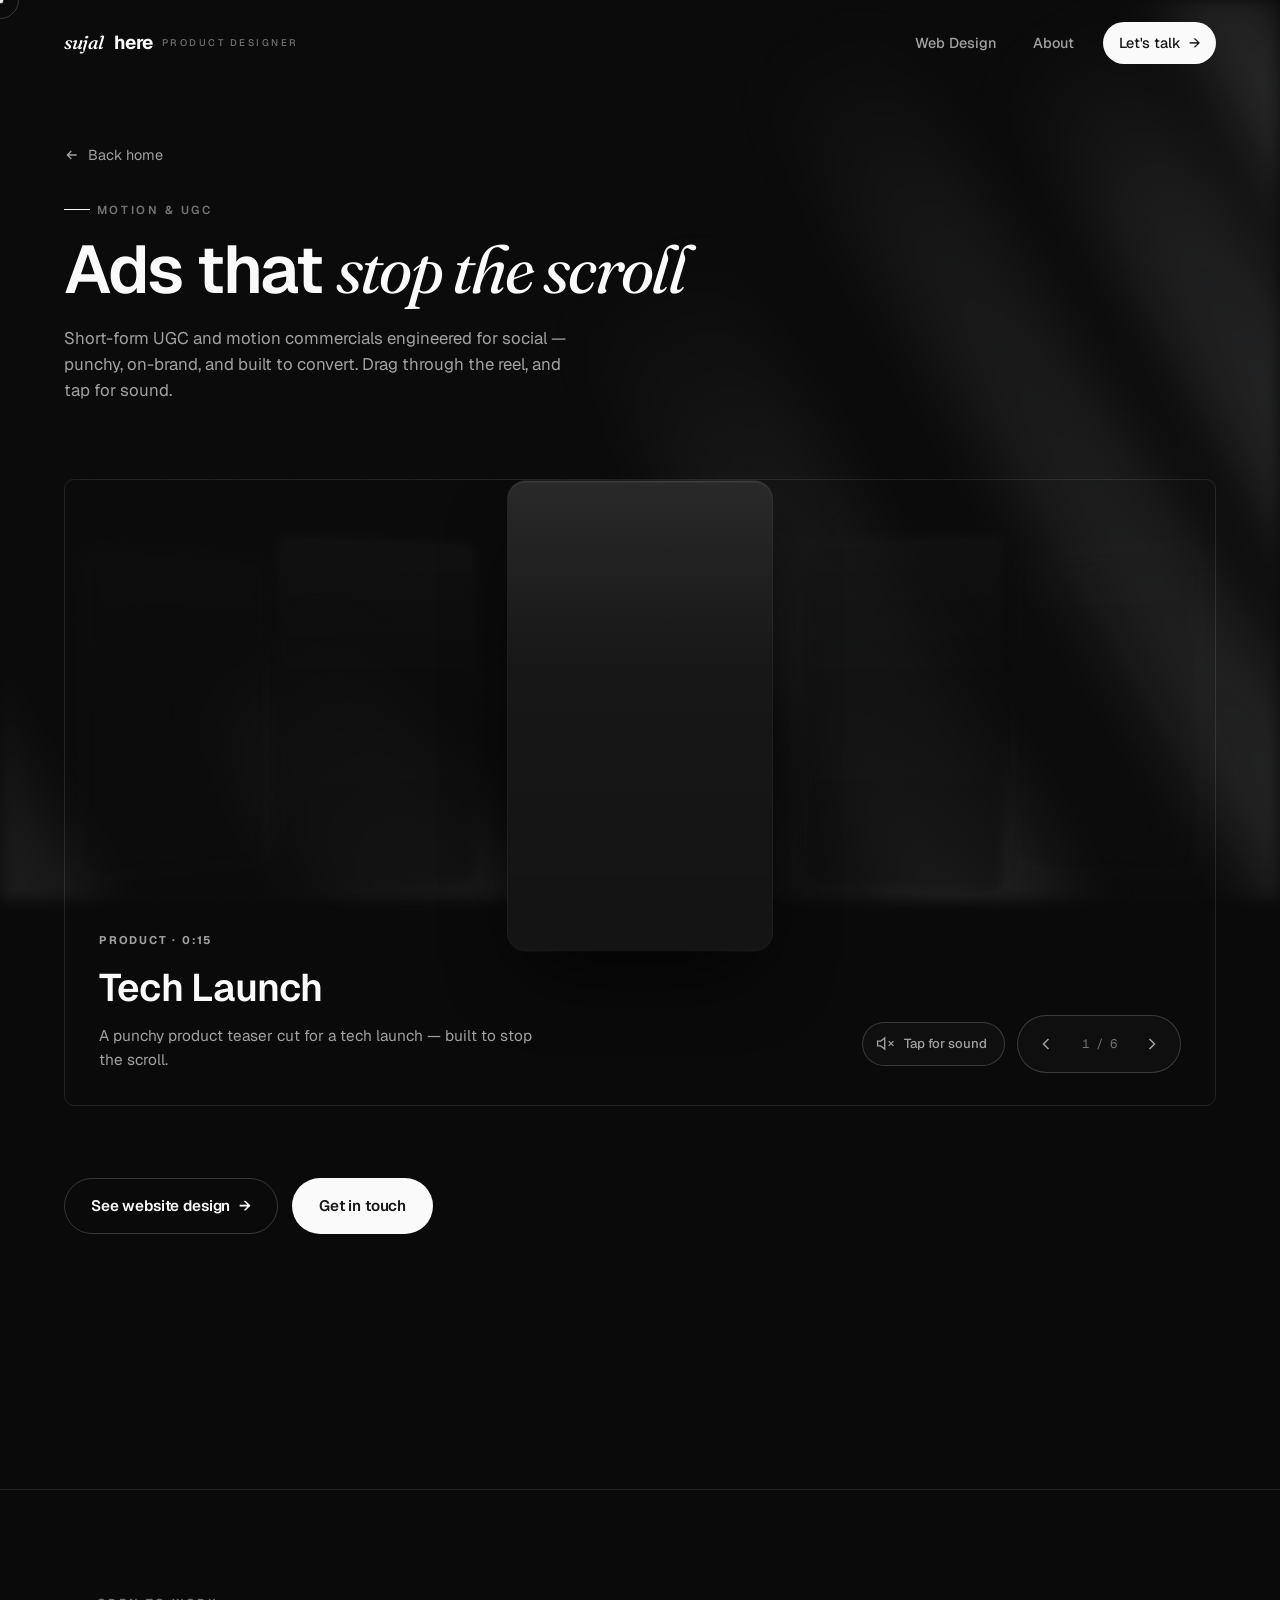
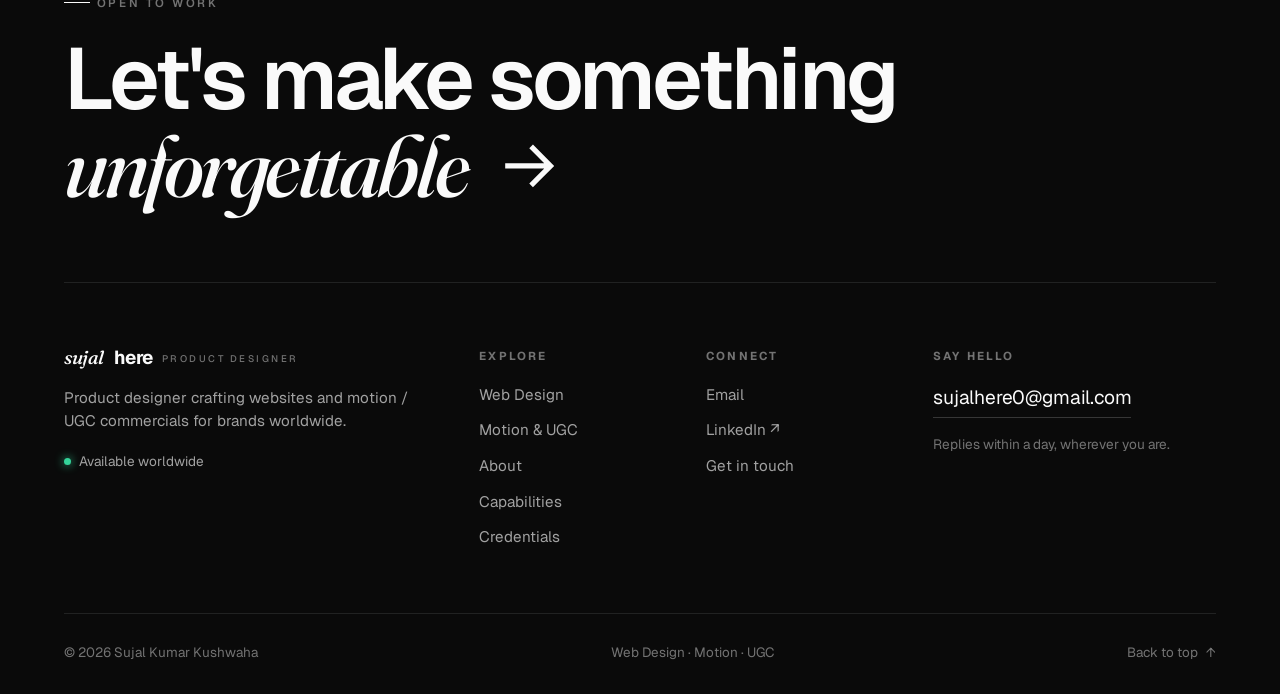
==== commit b8261376: "Reframe site from studio to personal portfolio for Sujal Kushwaha - Change "Creative Studio" descrip" ====
--- a/motion.html
+++ b/motion.html
@@ -3,9 +3,9 @@
 <head>
 <meta charset="UTF-8" />
 <meta name="viewport" content="width=device-width, initial-scale=1.0" />
-<title>Motion &amp; UGC — sujalhere Creative Studio</title>
-<meta name="description" content="Motion & UGC work by sujalhere — short-form UGC and motion commercials engineered for social and built to sell." />
-<meta property="og:title" content="Motion & UGC — sujalhere" />
+<title>Motion &amp; UGC — Sujal Kushwaha</title>
+<meta name="description" content="Motion & UGC work by Sujal Kushwaha — short-form UGC and motion commercials engineered for social and built to sell." />
+<meta property="og:title" content="Motion & UGC — Sujal Kushwaha" />
 <meta property="og:description" content="Ads that stop the scroll." />
 <meta property="og:type" content="website" />
 
@@ -30,7 +30,7 @@
     <div class="intro-wm" aria-label="sujalhere">
       <span class="wm-ser" data-split>sujal</span><span class="wm-bld" data-split>here</span>
     </div>
-    <div class="intro-tag" data-split>Creative Studio</div>
+    <div class="intro-tag" data-split>Product Designer</div>
   </div>
 </div>
 
@@ -41,9 +41,9 @@
 
 <!-- ============ NAV ============ -->
 <header class="nav" id="nav">
-  <a href="index.html" class="brand" aria-label="sujalhere — Creative Studio">
+  <a href="index.html" class="brand" aria-label="Sujal Kushwaha — Product Designer">
     <span class="wm-ser">sujal</span><span class="wm-bld">here</span>
-    <small>Creative Studio</small>
+    <small>Product Designer</small>
   </a>
   <nav class="nav-links" id="navLinks">
     <a href="work.html">Web Design</a>
@@ -120,7 +120,7 @@
 
   <div class="page-cross" data-reveal>
     <a href="work.html" class="btn btn-ghost">See website design <span class="arr">→</span></a>
-    <a href="index.html#contact" class="btn btn-primary">Start a project</a>
+    <a href="index.html#contact" class="btn btn-primary">Get in touch</a>
   </div>
 </section>
 </main>
@@ -129,7 +129,7 @@
   <div class="wrap">
     <div class="foot-cta" data-reveal>
       <div class="foot-cta-left">
-        <span class="eyebrow">Open for new projects</span>
+        <span class="eyebrow">Open to work</span>
         <a href="mailto:sujalhere0@gmail.com" class="foot-big">
           Let's make something
           <span class="foot-big-row">
@@ -142,11 +142,11 @@
 
     <div class="foot-grid">
       <div class="foot-brand" data-reveal>
-        <a href="index.html" class="brand" aria-label="sujalhere — Creative Studio">
+        <a href="index.html" class="brand" aria-label="Sujal Kushwaha — Product Designer">
           <span class="wm-ser">sujal</span><span class="wm-bld">here</span>
-          <small>Creative Studio</small>
+          <small>Product Designer</small>
         </a>
-        <p>A lean creative studio crafting websites and motion / UGC commercials for brands worldwide.</p>
+        <p>Product designer crafting websites and motion / UGC commercials for brands worldwide.</p>
         <div class="foot-status"><span class="pulse"></span> Available worldwide</div>
       </div>
 
@@ -163,7 +163,7 @@
         <span class="foot-h">Connect</span>
         <a href="mailto:sujalhere0@gmail.com">Email</a>
         <a href="https://www.linkedin.com/in/connectwithsujal" target="_blank" rel="noopener">LinkedIn ↗</a>
-        <a href="index.html#contact">Start a project</a>
+        <a href="index.html#contact">Get in touch</a>
       </nav>
 
       <div class="foot-col foot-say" data-reveal data-delay="3">
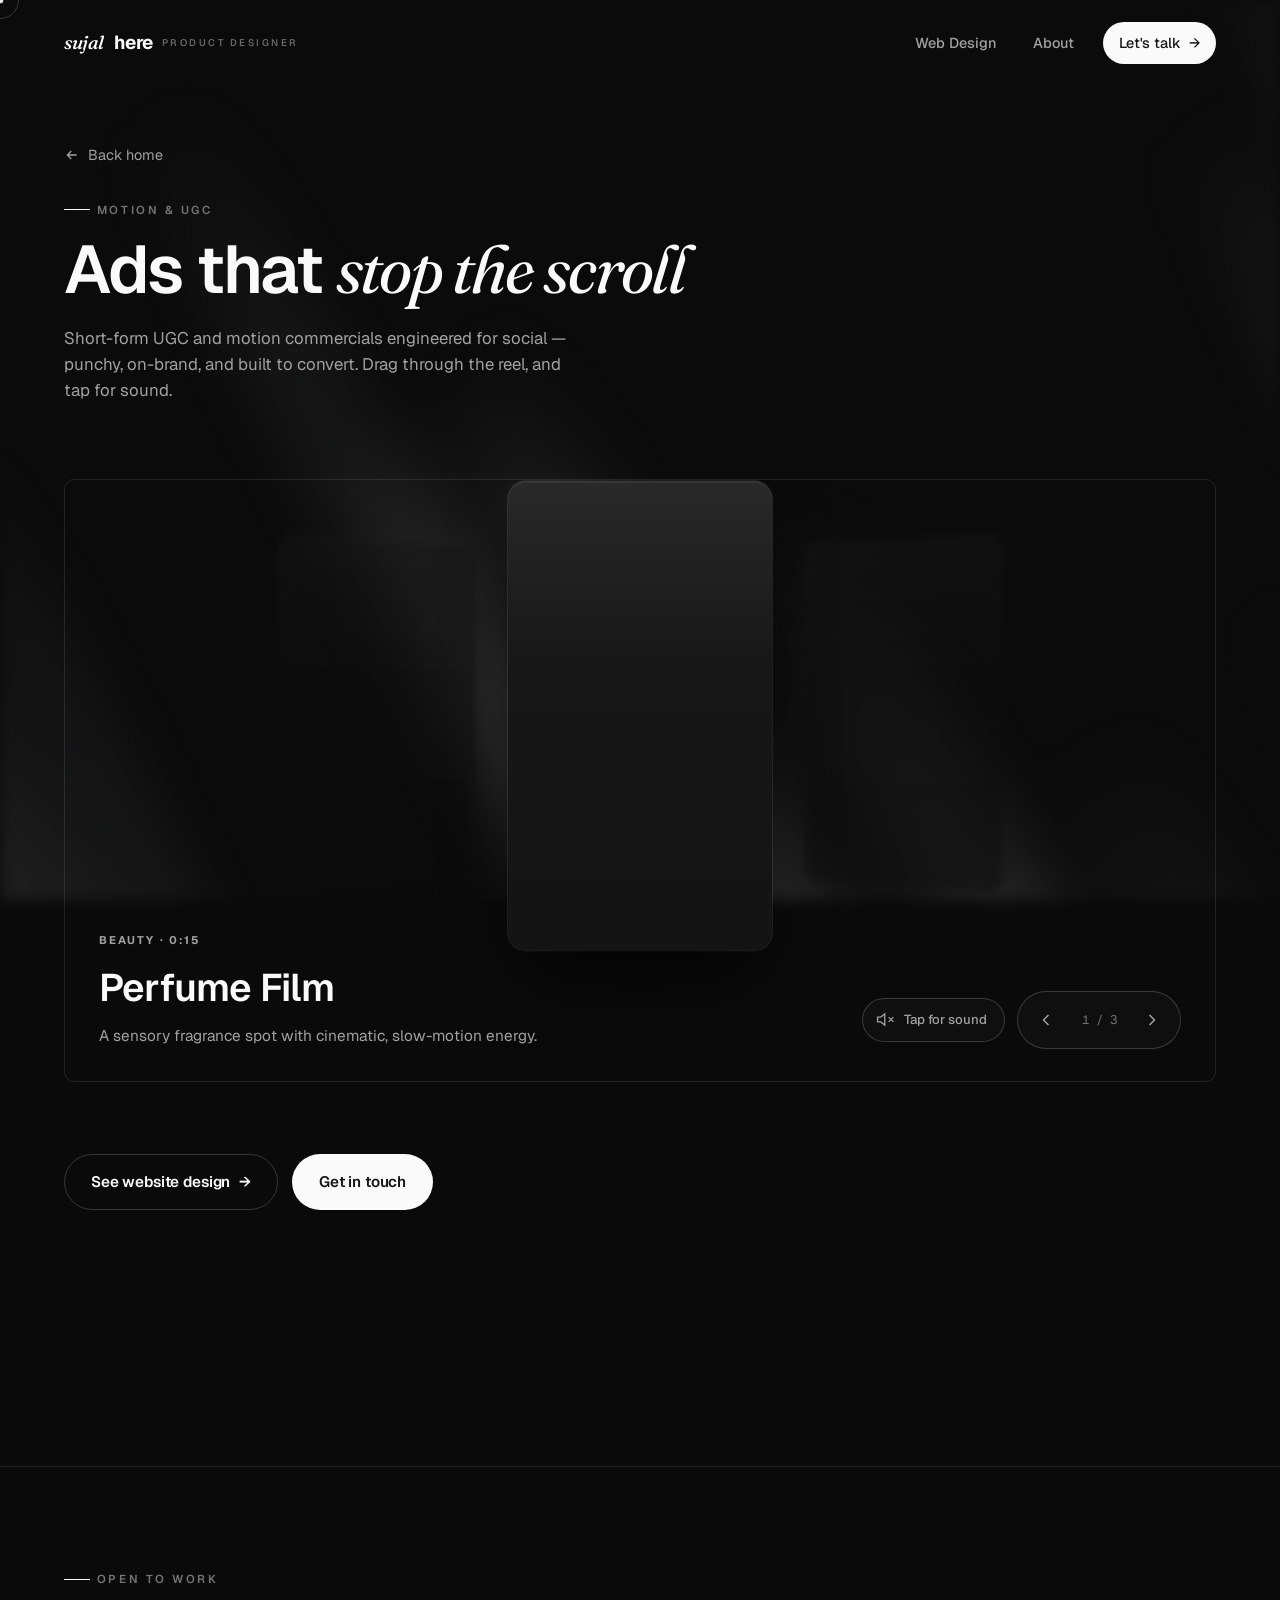
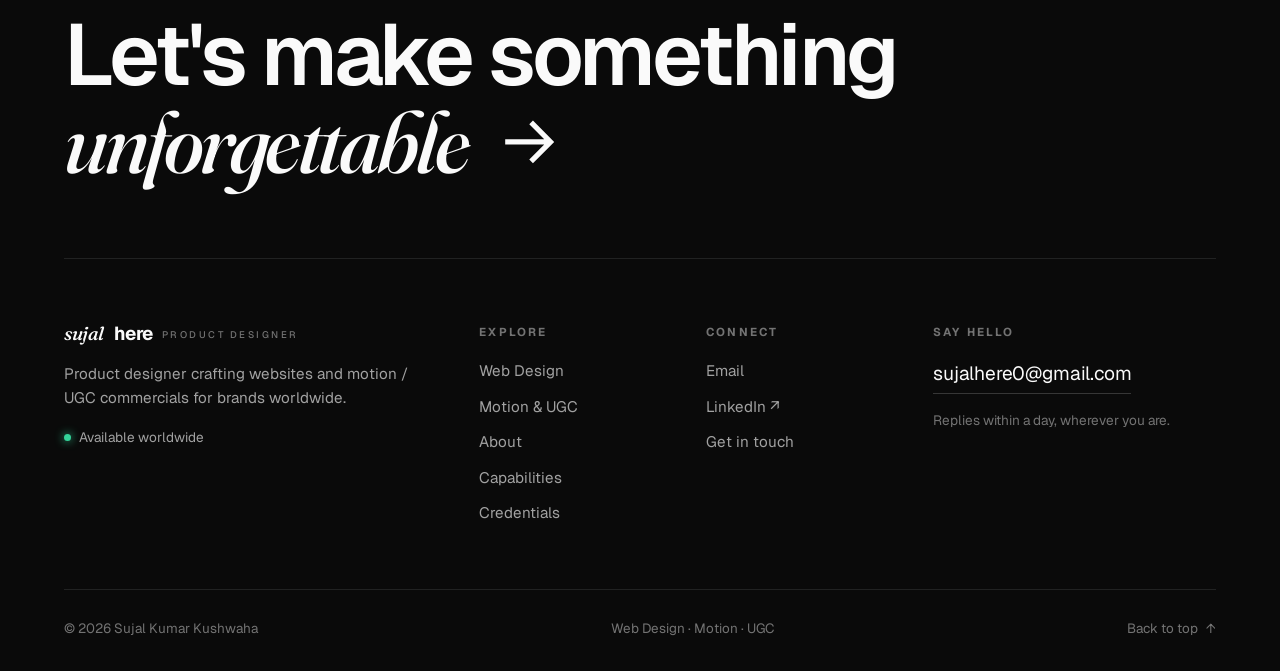
==== commit 882f5884: "Trim motion reel to 3 clips and clear website projects - motion.html: keep only Perfume, Beverage (c" ====
--- a/motion.html
+++ b/motion.html
@@ -72,9 +72,6 @@
 
     <div class="fr-stage">
       <div class="fr-track">
-        <article class="fr-card" data-title="Tech Launch" data-meta="Product · 0:15" data-desc="A punchy product teaser cut for a tech launch — built to stop the scroll.">
-          <video src="assets/tech_ad.mp4" muted loop playsinline preload="metadata"></video>
-        </article>
         <article class="fr-card" data-title="Perfume Film" data-meta="Beauty · 0:15" data-desc="A sensory fragrance spot with cinematic, slow-motion energy.">
           <video src="assets/perfume_ad.mp4" muted loop playsinline preload="metadata"></video>
         </article>
@@ -83,12 +80,6 @@
         </article>
         <article class="fr-card" data-title="Jewellery Reel" data-meta="Luxury · 0:15" data-desc="An elegant jewellery showcase with crisp macro detail.">
           <video src="assets/jwellery_ad.mp4" muted loop playsinline preload="metadata"></video>
-        </article>
-        <article class="fr-card" data-title="Fitness Promo" data-meta="Fitness · 0:15" data-desc="A high-energy gym promo tuned to drive sign-ups.">
-          <video src="assets/gym_ad.mp4" muted loop playsinline preload="metadata"></video>
-        </article>
-        <article class="fr-card" data-title="Bakery Spot" data-meta="Food · 0:15" data-desc="A warm, mouth-watering bakery ad made for local reach.">
-          <video src="assets/bakery_ad.mp4" muted loop playsinline preload="metadata"></video>
         </article>
       </div>
     </div>
@@ -109,7 +100,7 @@
           <button class="fr-prev" aria-label="Previous clip">
             <svg width="20" height="20" viewBox="0 0 24 24" fill="none" stroke="currentColor" stroke-width="1.8"><path d="M15 18l-6-6 6-6"/></svg>
           </button>
-          <span class="fr-count">1 / 6</span>
+          <span class="fr-count">1 / 3</span>
           <button class="fr-next" aria-label="Next clip">
             <svg width="20" height="20" viewBox="0 0 24 24" fill="none" stroke="currentColor" stroke-width="1.8"><path d="M9 6l6 6-6 6"/></svg>
           </button>
